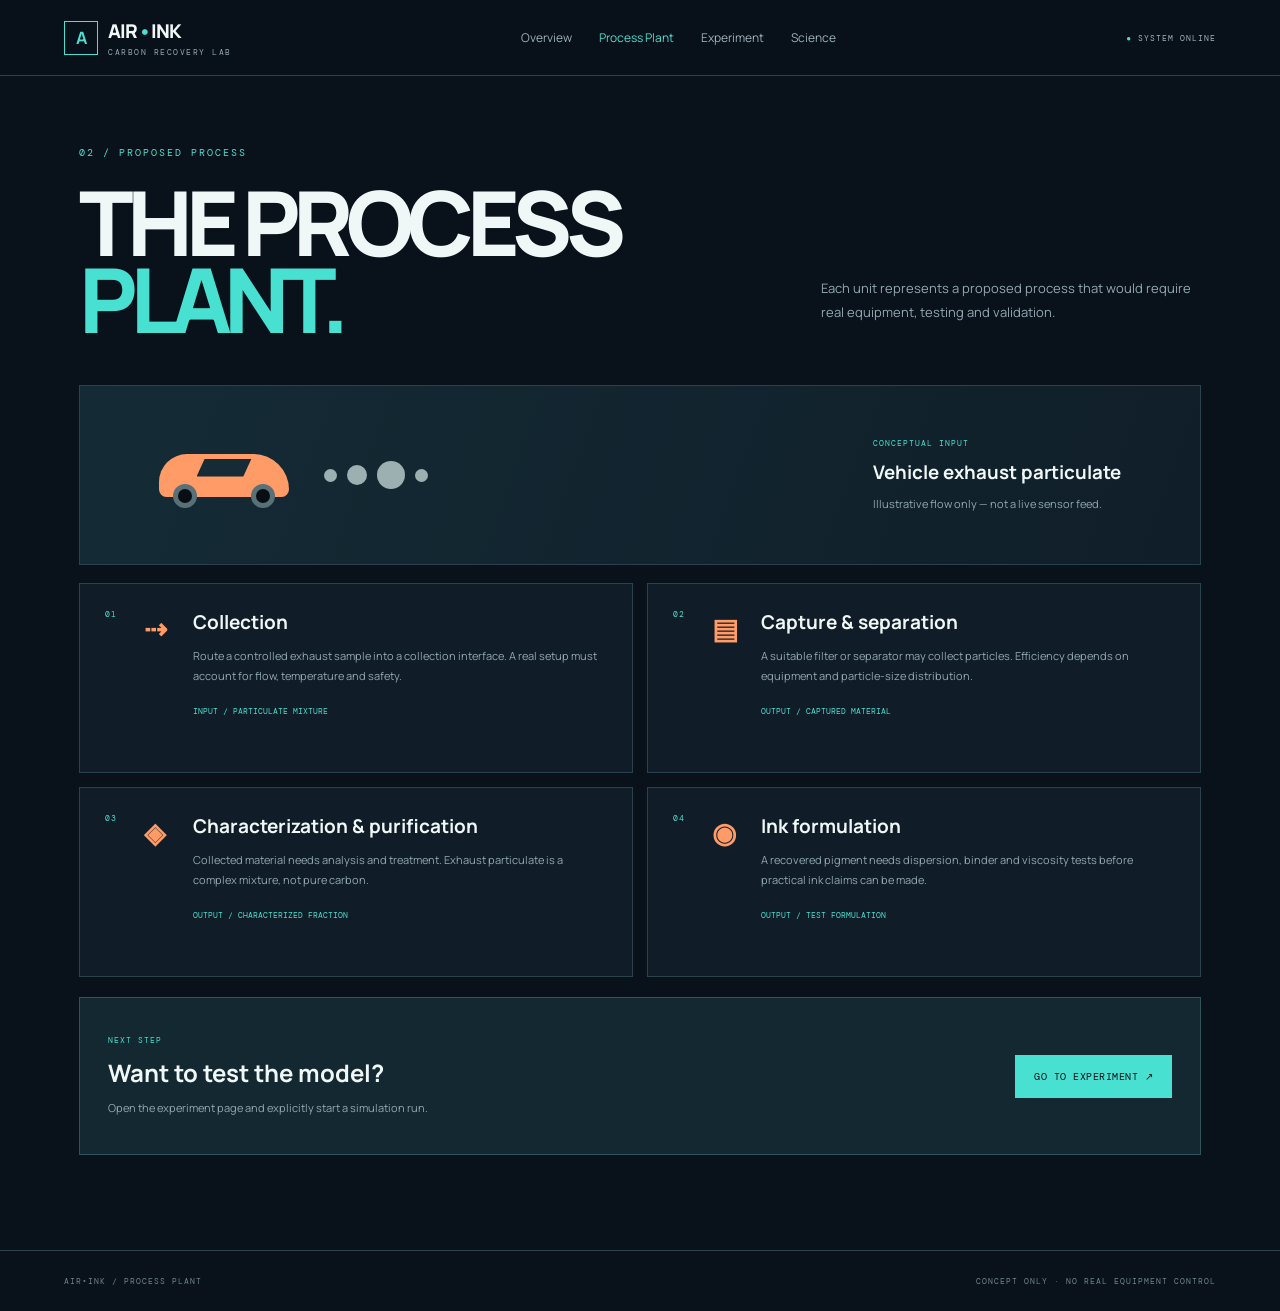
==== plant.html @ 02314507 "Add files via upload" ====
<!doctype html><html lang="en"><head><meta charset="utf-8"><meta name="viewport" content="width=device-width,initial-scale=1"><title>Process Plant | AIR•INK</title><link rel="stylesheet" href="style.css"></head><body><header><a class="brand" href="index.html"><b class="mark">A</b><span>AIR<span class="cyan">•</span>INK<small>CARBON RECOVERY LAB</small></span></a><nav><a href="index.html">Overview</a><a class="active" href="plant.html">Process Plant</a><a href="simulator.html">Experiment</a><a href="science.html">Science</a></nav><span class="online">● SYSTEM ONLINE</span></header><main class="inner"><div class="pagehead"><div><p class="eyebrow">02 / PROPOSED PROCESS</p><h1>THE PROCESS<br><em>PLANT.</em></h1></div><p>Each unit represents a proposed process that would require real equipment, testing and validation.</p></div>
<div class="banner"><div class="car"><i></i><i></i></div><div class="smoke"><i></i><i></i><i></i><i></i></div><div><small>CONCEPTUAL INPUT</small><h3>Vehicle exhaust particulate</h3><p>Illustrative flow only — not a live sensor feed.</p></div></div>
<div class="processgrid"><article><small>01</small><b>⇢</b><div><h2>Collection</h2><p>Route a controlled exhaust sample into a collection interface. A real setup must account for flow, temperature and safety.</p><label>INPUT / PARTICULATE MIXTURE</label></div></article><article><small>02</small><b>▤</b><div><h2>Capture & separation</h2><p>A suitable filter or separator may collect particles. Efficiency depends on equipment and particle-size distribution.</p><label>OUTPUT / CAPTURED MATERIAL</label></div></article><article><small>03</small><b>◈</b><div><h2>Characterization & purification</h2><p>Collected material needs analysis and treatment. Exhaust particulate is a complex mixture, not pure carbon.</p><label>OUTPUT / CHARACTERIZED FRACTION</label></div></article><article><small>04</small><b>◉</b><div><h2>Ink formulation</h2><p>A recovered pigment needs dispersion, binder and viscosity tests before practical ink claims can be made.</p><label>OUTPUT / TEST FORMULATION</label></div></article></div>
<div class="next"><div><small>NEXT STEP</small><h2>Want to test the model?</h2><p>Open the experiment page and explicitly start a simulation run.</p></div><a class="btn primary" href="simulator.html">GO TO EXPERIMENT ↗</a></div></main><footer><span>AIR•INK / PROCESS PLANT</span><span>CONCEPT ONLY · NO REAL EQUIPMENT CONTROL</span></footer></body></html>
---- style.css ----
@import url('https://fonts.googleapis.com/css2?family=DM+Mono:wght@400;500&family=Manrope:wght@400;500;600;700;800&display=swap');
:root{--bg:#09111a;--panel:#101c27;--ink:#eff7f7;--muted:#92a8b3;--line:#2b414d;--cyan:#48e0d0;--orange:#ff9b67}*{box-sizing:border-box}html{scroll-behavior:smooth}body{margin:0;background:var(--bg);color:var(--ink);font-family:Manrope,sans-serif}a{color:inherit;text-decoration:none}header{height:76px;padding:0 5vw;display:flex;align-items:center;justify-content:space-between;border-bottom:1px solid var(--line);position:sticky;top:0;background:#09111aee;backdrop-filter:blur(16px);z-index:10}.brand{display:flex;align-items:center;gap:10px;font-weight:800;font-size:19px;letter-spacing:-.8px}.brand small{display:block;font:8px 'DM Mono';letter-spacing:1.5px;color:var(--muted);margin-top:3px}.mark{width:34px;height:34px;border:1px solid var(--cyan);color:var(--cyan);display:grid;place-items:center;font-size:17px}.cyan{color:var(--cyan)}nav{display:flex;gap:27px}nav a{font-size:12px;color:#9db1ba}nav a:hover,nav a.active{color:var(--cyan)}.online{font:8px 'DM Mono';letter-spacing:1px;color:#a0b5bc}.online:first-letter{color:var(--cyan)}.hero{min-height:calc(100vh - 76px);padding:7vh 8vw;display:grid;grid-template-columns:1.05fr .95fr;align-items:center;gap:3vw;background:radial-gradient(ellipse at 78% 45%,#14353b 0,transparent 43%),linear-gradient(120deg,#09111a,#0c1822)}.eyebrow{font:10px 'DM Mono';letter-spacing:2px;color:var(--cyan);margin:0 0 24px}h1{font-size:clamp(62px,8.5vw,130px);line-height:.86;letter-spacing:-.08em;margin:0 0 28px;font-weight:800}h1 em{font-style:normal;color:var(--cyan)}h1 span{color:#e7f0f1}.intro{max-width:510px;color:var(--muted);font-size:15px;line-height:1.8}.actions{display:flex;gap:12px;flex-wrap:wrap;margin:30px 0 48px}.btn{display:inline-flex;align-items:center;justify-content:center;padding:14px 18px;font:10px 'DM Mono';letter-spacing:.5px;border:1px solid transparent;cursor:pointer;transition:.2s}.btn:hover{transform:translateY(-2px)}.primary{background:var(--cyan);color:#071116;border-color:var(--cyan)}.outline{background:transparent;color:var(--ink);border-color:#49616b}.stats{display:flex;gap:34px}.stats div{display:flex;flex-direction:column;gap:6px}.stats b{font-size:20px;color:var(--cyan)}small{font:8px 'DM Mono';letter-spacing:1px;color:var(--muted)}.art{height:510px;position:relative;display:grid;place-items:center;overflow:hidden}.orbit{position:absolute;border:1px solid #3d6c71;border-radius:50%}.oa{width:390px;height:390px;transform:scaleY(.7) rotate(30deg)}.ob{width:500px;height:280px;border-style:dashed;transform:rotate(-28deg)}.core{width:240px;height:240px;border-radius:50%;z-index:2;background:radial-gradient(circle at 35% 25%,#344d50,#070b0e 72%);border:1px solid #4b777b;box-shadow:0 0 75px #48e0d01b,inset -18px -18px 35px #000;display:flex;align-items:center;justify-content:center;flex-direction:column}.core b{font-size:95px;font-weight:500;color:var(--cyan)}.core small{font-size:8px;letter-spacing:2px}.chip{position:absolute;z-index:3;background:#142630;border:1px solid #35555e;padding:14px 16px}.chip small{display:block;margin-bottom:7px}.chip b{font:10px 'DM Mono';color:var(--cyan)}.ca{top:95px;left:0}.cb{right:0;bottom:95px}.particle{position:absolute;width:7px;height:7px;border-radius:50%;background:var(--orange);box-shadow:0 0 15px var(--orange);animation:float 3s ease-in-out infinite alternate}.p1{top:90px;right:20%}.p2{left:15%;bottom:120px;animation-delay:1s}.p3{right:13%;top:62%;animation-delay:2s}@keyframes float{to{transform:translate(18px,-24px);opacity:.3}}.artnote{position:absolute;bottom:20px;right:0}.features{padding:85px 8vw;display:grid;grid-template-columns:.65fr 1.35fr;gap:5vw;background:#0e1923}.features h2{font-size:39px;letter-spacing:-2px;line-height:1.05;margin:0}.featuregrid{display:grid;grid-template-columns:repeat(3,1fr);gap:12px}.feature{position:relative;min-height:210px;padding:21px;border:1px solid var(--line);background:#111e28}.feature:hover{border-color:var(--cyan);transform:translateY(-3px)}.feature small{color:var(--cyan)}.feature h3{font-size:17px;margin:25px 0 8px}.feature p{font-size:11px;line-height:1.7;color:var(--muted)}.feature>b{position:absolute;right:18px;bottom:15px;color:var(--cyan)}.inner{max-width:1250px;margin:auto;padding:70px 5vw 95px}.pagehead{display:flex;align-items:end;justify-content:space-between;gap:35px;margin-bottom:48px}.pagehead h1{font-size:clamp(55px,7vw,90px);margin:0}.pagehead>p{max-width:380px;color:var(--muted);font-size:13px;line-height:1.8}.banner{display:flex;align-items:center;gap:35px;padding:35px 7%;border:1px solid var(--line);background:linear-gradient(110deg,#142b35,#101e29);margin-bottom:18px;min-height:180px}.car{width:130px;height:43px;position:relative;background:var(--orange);border-radius:30px 38px 8px 8px;flex-shrink:0}.car:before{content:'';position:absolute;top:5px;left:38px;width:55px;height:18px;background:#152b35;clip-path:polygon(15% 0,100% 0,85% 100%,0 100%)}.car i{position:absolute;bottom:-11px;width:24px;height:24px;border:5px solid #587078;background:#080e13;border-radius:50%}.car i:first-child{left:14px}.car i:last-child{right:14px}.smoke{display:flex;align-items:center;gap:10px}.smoke i{width:13px;height:13px;border-radius:50%;background:#9db0b1;animation:smoke 1.5s infinite alternate}.smoke i:nth-child(2){width:20px;height:20px;animation-delay:.3s}.smoke i:nth-child(3){width:28px;height:28px;animation-delay:.6s}.smoke i:nth-child(4){animation-delay:.9s}@keyframes smoke{to{transform:translate(14px,-12px) scale(1.3);opacity:.2}}.banner h3{margin:8px 0}.banner p{color:var(--muted);font-size:11px}.banner>div:last-child{margin-left:auto}.banner small{color:var(--cyan)}.processgrid{display:grid;grid-template-columns:repeat(2,1fr);gap:14px}.processgrid article{display:grid;grid-template-columns:25px 35px 1fr;gap:14px;padding:25px;background:var(--panel);border:1px solid var(--line);min-height:190px}.processgrid article>small{color:var(--cyan)}.processgrid article>b{font-size:28px;color:var(--orange)}.processgrid h2{font-size:19px;margin:0 0 10px}.processgrid p{font-size:11px;color:var(--muted);line-height:1.8}.processgrid label{font:8px 'DM Mono';color:var(--cyan)}.next{display:flex;justify-content:space-between;align-items:center;gap:20px;margin-top:20px;padding:28px;background:#142832;border:1px solid #31535c}.next small{color:var(--cyan)}.next h2{margin:8px 0}.next p{font-size:11px;color:var(--muted)}.gate{display:grid;grid-template-columns:70px 1fr auto;align-items:center;gap:25px;padding:40px;border:1px solid #34515b;background:radial-gradient(ellipse at 15% 50%,#17333a,transparent 60%),var(--panel)}.gateicon{height:65px;width:65px;display:grid;place-items:center;border:1px solid var(--cyan);font-size:25px;color:var(--cyan)}.gate h2{font-size:28px;margin:0 0 10px}.gate p:not(.eyebrow){max-width:600px;color:var(--muted);font-size:12px;line-height:1.8}.gate>small{white-space:nowrap}.hidden{display:none!important}.workhead{display:flex;justify-content:space-between;align-items:center;gap:20px;margin-bottom:18px}.workhead h2{margin:0}.workhead #runStatus{font:8px 'DM Mono';color:var(--cyan);margin-right:8px}.simgrid{display:grid;grid-template-columns:1fr .8fr;gap:18px}.parameters,.output{padding:28px;background:var(--panel);border:1px solid var(--line)}.parameters{display:grid;grid-template-columns:1fr 1fr;gap:28px 22px}.parameters label{font-size:11px;color:#dbe8e9}.parameters output{float:right;color:var(--cyan);font:13px 'DM Mono'}.parameters label small{margin-left:5px}.parameters input{display:block;width:100%;margin-top:17px;accent-color:var(--cyan)}.output{position:relative}.output>small{color:var(--cyan)}.output strong{display:block;font-size:36px;margin:20px 0 5px}.output>p{font-size:11px;color:var(--muted);line-height:1.6;max-width:70%}.vial{position:absolute;right:25px;top:50px;width:48px;height:90px;border:2px solid #69868a;border-radius:7px 7px 12px 12px;overflow:hidden;display:grid;place-items:center}.vial:before{content:'';position:absolute;top:-7px;width:19px;height:11px;border:2px solid #69868a;background:var(--panel)}.vial i{position:absolute;bottom:0;left:0;right:0;height:0;background:var(--cyan);transition:height .4s}.vial span{z-index:2;font:8px 'DM Mono';color:#08151a}.resultrow{display:flex;justify-content:space-between;padding:12px 0;border-bottom:1px solid #263944;font-size:11px}.resultrow span{color:var(--muted)}.resultrow b{font:10px 'DM Mono';color:var(--cyan)}.full{width:100%;margin-top:18px}.notice{margin-top:18px;padding:18px;border:1px solid #735b42;background:#241f1b;color:#c7b8a9;font-size:11px;line-height:1.7}.notice b{font:9px 'DM Mono';color:var(--orange);margin-right:8px}.equations{border-top:1px solid var(--line);margin-bottom:25px}.equations article{display:grid;grid-template-columns:40px 1fr;gap:20px;padding:28px 12px;border-bottom:1px solid var(--line)}.equations article>small{color:var(--cyan)}.equations h2{margin:0 0 14px;font-size:19px}.equations code{display:inline-block;background:#132630;border:1px solid #2c4c56;padding:12px 16px;color:var(--cyan);font-size:16px}.equations p{max-width:760px;font-size:11px;line-height:1.8;color:var(--muted)}.caution{display:flex;gap:20px;padding:22px;border:1px solid #72583f;background:#241f1b;margin-bottom:25px}.caution>b{font-size:32px;color:var(--orange)}.caution h2{margin:0;color:#f5d9c4}.caution li{font-size:12px;color:#c7b8a9;line-height:1.8}footer{display:flex;justify-content:space-between;padding:25px 5vw;border-top:1px solid var(--line);font:8px 'DM Mono';letter-spacing:1px;color:#70858e}
@media(max-width:900px){header{padding:0 18px}.online{display:none}nav{gap:13px}nav a{font-size:10px}.hero{grid-template-columns:1fr;padding:60px 7vw}.art{height:400px}.features{grid-template-columns:1fr}.featuregrid{grid-template-columns:1fr}.pagehead{display:block}.pagehead>p{margin-top:20px}.simgrid{grid-template-columns:1fr}.gate{grid-template-columns:55px 1fr;padding:25px}.gate>small{grid-column:2}.workhead{align-items:flex-start;flex-direction:column}.processgrid{grid-template-columns:1fr}}
@media(max-width:560px){.brand{font-size:15px}.brand small{font-size:6px}.mark{width:29px;height:29px}nav{gap:8px}nav a{font-size:8px}.hero h1{letter-spacing:-.07em}.art{height:340px}.core{width:175px;height:175px}.core b{font-size:70px}.oa{width:280px;height:280px}.ob{width:340px;height:220px}.chip{padding:10px}.ca{top:45px}.cb{bottom:55px}.stats{gap:17px}.stats b{font-size:16px}.stats small{font-size:6px}.inner{padding:45px 5vw 65px}.banner{flex-wrap:wrap;gap:18px}.banner>div:last-child{width:100%;margin:0}.smoke{display:none}.parameters{grid-template-columns:1fr}.gate{grid-template-columns:1fr}.gate>small{grid-column:auto}.gateicon{width:50px;height:50px}.next{align-items:flex-start;flex-direction:column}.processgrid article{grid-template-columns:22px 28px 1fr;padding:18px 12px;gap:10px}.equations article{grid-template-columns:25px 1fr;gap:10px}.equations code{font-size:13px}.workhead>div:last-child{display:flex;flex-wrap:wrap;gap:8px}.workhead #runStatus{width:100%}footer{flex-direction:column;gap:10px}}
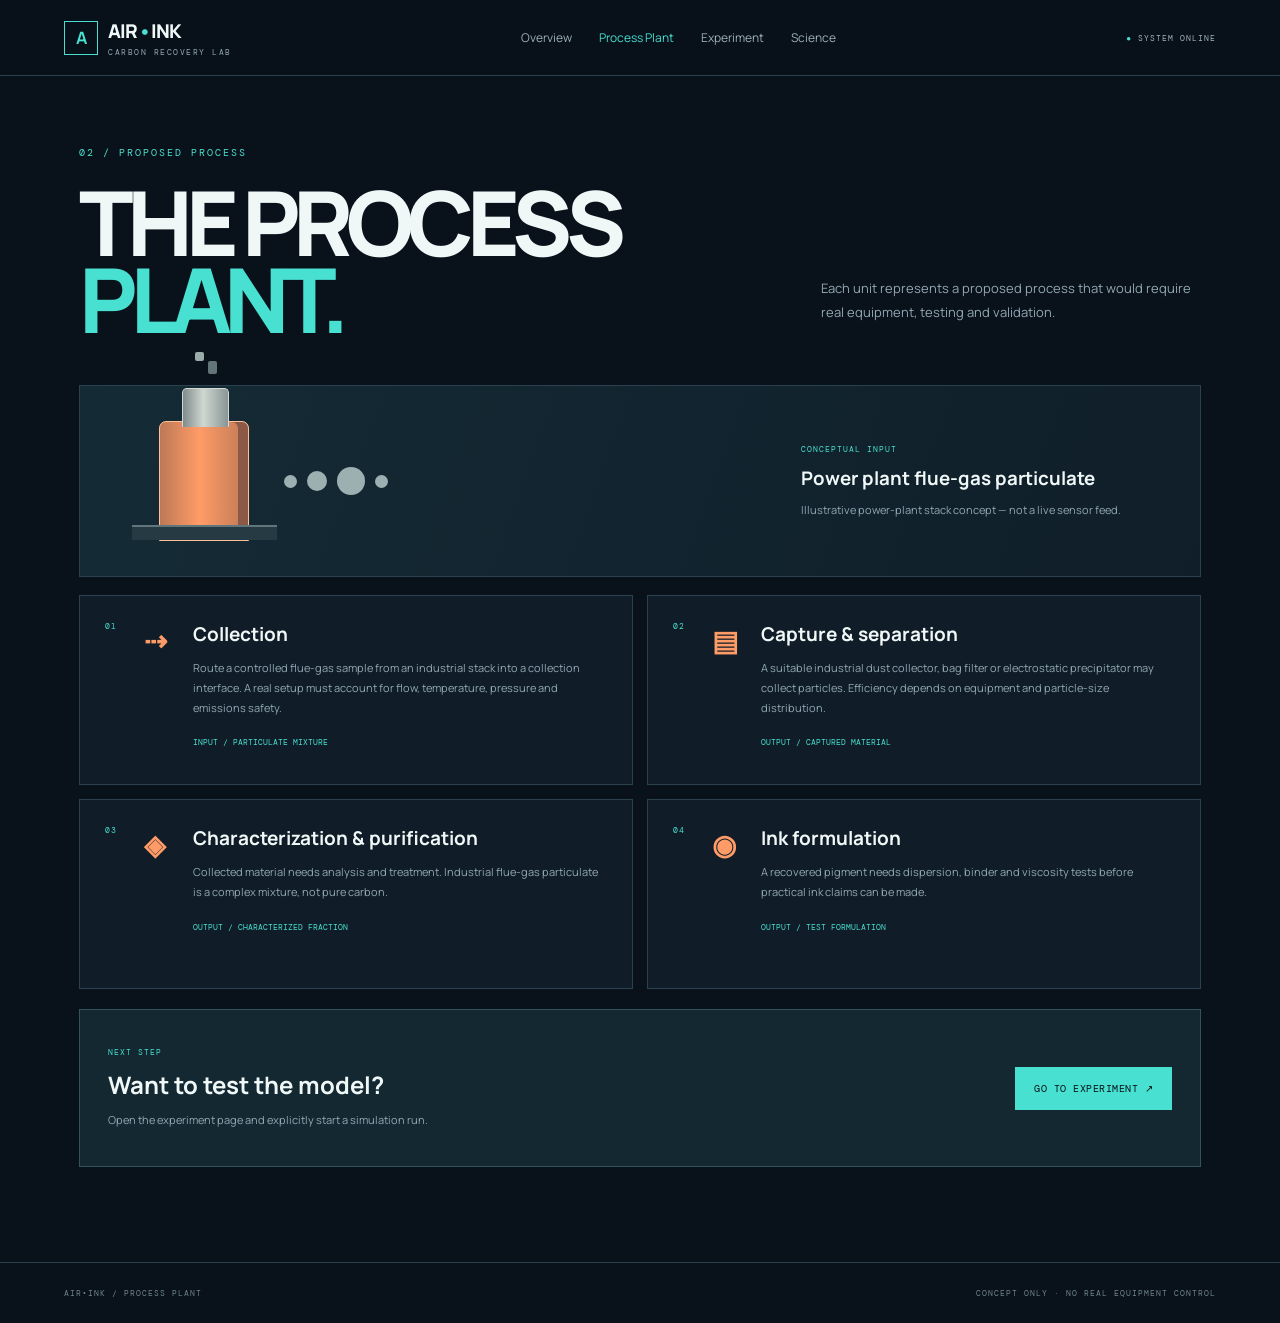
==== commit 10731125: "Add files via upload" ====
--- a/plant.html
+++ b/plant.html
@@ -1,4 +1,4 @@
 <!doctype html><html lang="en"><head><meta charset="utf-8"><meta name="viewport" content="width=device-width,initial-scale=1"><title>Process Plant | AIR•INK</title><link rel="stylesheet" href="style.css"></head><body><header><a class="brand" href="index.html"><b class="mark">A</b><span>AIR<span class="cyan">•</span>INK<small>CARBON RECOVERY LAB</small></span></a><nav><a href="index.html">Overview</a><a class="active" href="plant.html">Process Plant</a><a href="simulator.html">Experiment</a><a href="science.html">Science</a></nav><span class="online">● SYSTEM ONLINE</span></header><main class="inner"><div class="pagehead"><div><p class="eyebrow">02 / PROPOSED PROCESS</p><h1>THE PROCESS<br><em>PLANT.</em></h1></div><p>Each unit represents a proposed process that would require real equipment, testing and validation.</p></div>
-<div class="banner"><div class="car"><i></i><i></i></div><div class="smoke"><i></i><i></i><i></i><i></i></div><div><small>CONCEPTUAL INPUT</small><h3>Vehicle exhaust particulate</h3><p>Illustrative flow only — not a live sensor feed.</p></div></div>
-<div class="processgrid"><article><small>01</small><b>⇢</b><div><h2>Collection</h2><p>Route a controlled exhaust sample into a collection interface. A real setup must account for flow, temperature and safety.</p><label>INPUT / PARTICULATE MIXTURE</label></div></article><article><small>02</small><b>▤</b><div><h2>Capture & separation</h2><p>A suitable filter or separator may collect particles. Efficiency depends on equipment and particle-size distribution.</p><label>OUTPUT / CAPTURED MATERIAL</label></div></article><article><small>03</small><b>◈</b><div><h2>Characterization & purification</h2><p>Collected material needs analysis and treatment. Exhaust particulate is a complex mixture, not pure carbon.</p><label>OUTPUT / CHARACTERIZED FRACTION</label></div></article><article><small>04</small><b>◉</b><div><h2>Ink formulation</h2><p>A recovered pigment needs dispersion, binder and viscosity tests before practical ink claims can be made.</p><label>OUTPUT / TEST FORMULATION</label></div></article></div>
+<div class="banner"><div class="car"><i></i><i></i></div><div class="smoke"><i></i><i></i><i></i><i></i></div><div><small>CONCEPTUAL INPUT</small><h3>Power plant flue-gas particulate</h3><p>Illustrative power-plant stack concept — not a live sensor feed.</p></div></div>
+<div class="processgrid"><article><small>01</small><b>⇢</b><div><h2>Collection</h2><p>Route a controlled flue-gas sample from an industrial stack into a collection interface. A real setup must account for flow, temperature, pressure and emissions safety.</p><label>INPUT / PARTICULATE MIXTURE</label></div></article><article><small>02</small><b>▤</b><div><h2>Capture & separation</h2><p>A suitable industrial dust collector, bag filter or electrostatic precipitator may collect particles. Efficiency depends on equipment and particle-size distribution.</p><label>OUTPUT / CAPTURED MATERIAL</label></div></article><article><small>03</small><b>◈</b><div><h2>Characterization & purification</h2><p>Collected material needs analysis and treatment. Industrial flue-gas particulate is a complex mixture, not pure carbon.</p><label>OUTPUT / CHARACTERIZED FRACTION</label></div></article><article><small>04</small><b>◉</b><div><h2>Ink formulation</h2><p>A recovered pigment needs dispersion, binder and viscosity tests before practical ink claims can be made.</p><label>OUTPUT / TEST FORMULATION</label></div></article></div>
 <div class="next"><div><small>NEXT STEP</small><h2>Want to test the model?</h2><p>Open the experiment page and explicitly start a simulation run.</p></div><a class="btn primary" href="simulator.html">GO TO EXPERIMENT ↗</a></div></main><footer><span>AIR•INK / PROCESS PLANT</span><span>CONCEPT ONLY · NO REAL EQUIPMENT CONTROL</span></footer></body></html>
--- a/style.css
+++ b/style.css
@@ -1,4 +1,4 @@
 @import url('https://fonts.googleapis.com/css2?family=DM+Mono:wght@400;500&family=Manrope:wght@400;500;600;700;800&display=swap');
-:root{--bg:#09111a;--panel:#101c27;--ink:#eff7f7;--muted:#92a8b3;--line:#2b414d;--cyan:#48e0d0;--orange:#ff9b67}*{box-sizing:border-box}html{scroll-behavior:smooth}body{margin:0;background:var(--bg);color:var(--ink);font-family:Manrope,sans-serif}a{color:inherit;text-decoration:none}header{height:76px;padding:0 5vw;display:flex;align-items:center;justify-content:space-between;border-bottom:1px solid var(--line);position:sticky;top:0;background:#09111aee;backdrop-filter:blur(16px);z-index:10}.brand{display:flex;align-items:center;gap:10px;font-weight:800;font-size:19px;letter-spacing:-.8px}.brand small{display:block;font:8px 'DM Mono';letter-spacing:1.5px;color:var(--muted);margin-top:3px}.mark{width:34px;height:34px;border:1px solid var(--cyan);color:var(--cyan);display:grid;place-items:center;font-size:17px}.cyan{color:var(--cyan)}nav{display:flex;gap:27px}nav a{font-size:12px;color:#9db1ba}nav a:hover,nav a.active{color:var(--cyan)}.online{font:8px 'DM Mono';letter-spacing:1px;color:#a0b5bc}.online:first-letter{color:var(--cyan)}.hero{min-height:calc(100vh - 76px);padding:7vh 8vw;display:grid;grid-template-columns:1.05fr .95fr;align-items:center;gap:3vw;background:radial-gradient(ellipse at 78% 45%,#14353b 0,transparent 43%),linear-gradient(120deg,#09111a,#0c1822)}.eyebrow{font:10px 'DM Mono';letter-spacing:2px;color:var(--cyan);margin:0 0 24px}h1{font-size:clamp(62px,8.5vw,130px);line-height:.86;letter-spacing:-.08em;margin:0 0 28px;font-weight:800}h1 em{font-style:normal;color:var(--cyan)}h1 span{color:#e7f0f1}.intro{max-width:510px;color:var(--muted);font-size:15px;line-height:1.8}.actions{display:flex;gap:12px;flex-wrap:wrap;margin:30px 0 48px}.btn{display:inline-flex;align-items:center;justify-content:center;padding:14px 18px;font:10px 'DM Mono';letter-spacing:.5px;border:1px solid transparent;cursor:pointer;transition:.2s}.btn:hover{transform:translateY(-2px)}.primary{background:var(--cyan);color:#071116;border-color:var(--cyan)}.outline{background:transparent;color:var(--ink);border-color:#49616b}.stats{display:flex;gap:34px}.stats div{display:flex;flex-direction:column;gap:6px}.stats b{font-size:20px;color:var(--cyan)}small{font:8px 'DM Mono';letter-spacing:1px;color:var(--muted)}.art{height:510px;position:relative;display:grid;place-items:center;overflow:hidden}.orbit{position:absolute;border:1px solid #3d6c71;border-radius:50%}.oa{width:390px;height:390px;transform:scaleY(.7) rotate(30deg)}.ob{width:500px;height:280px;border-style:dashed;transform:rotate(-28deg)}.core{width:240px;height:240px;border-radius:50%;z-index:2;background:radial-gradient(circle at 35% 25%,#344d50,#070b0e 72%);border:1px solid #4b777b;box-shadow:0 0 75px #48e0d01b,inset -18px -18px 35px #000;display:flex;align-items:center;justify-content:center;flex-direction:column}.core b{font-size:95px;font-weight:500;color:var(--cyan)}.core small{font-size:8px;letter-spacing:2px}.chip{position:absolute;z-index:3;background:#142630;border:1px solid #35555e;padding:14px 16px}.chip small{display:block;margin-bottom:7px}.chip b{font:10px 'DM Mono';color:var(--cyan)}.ca{top:95px;left:0}.cb{right:0;bottom:95px}.particle{position:absolute;width:7px;height:7px;border-radius:50%;background:var(--orange);box-shadow:0 0 15px var(--orange);animation:float 3s ease-in-out infinite alternate}.p1{top:90px;right:20%}.p2{left:15%;bottom:120px;animation-delay:1s}.p3{right:13%;top:62%;animation-delay:2s}@keyframes float{to{transform:translate(18px,-24px);opacity:.3}}.artnote{position:absolute;bottom:20px;right:0}.features{padding:85px 8vw;display:grid;grid-template-columns:.65fr 1.35fr;gap:5vw;background:#0e1923}.features h2{font-size:39px;letter-spacing:-2px;line-height:1.05;margin:0}.featuregrid{display:grid;grid-template-columns:repeat(3,1fr);gap:12px}.feature{position:relative;min-height:210px;padding:21px;border:1px solid var(--line);background:#111e28}.feature:hover{border-color:var(--cyan);transform:translateY(-3px)}.feature small{color:var(--cyan)}.feature h3{font-size:17px;margin:25px 0 8px}.feature p{font-size:11px;line-height:1.7;color:var(--muted)}.feature>b{position:absolute;right:18px;bottom:15px;color:var(--cyan)}.inner{max-width:1250px;margin:auto;padding:70px 5vw 95px}.pagehead{display:flex;align-items:end;justify-content:space-between;gap:35px;margin-bottom:48px}.pagehead h1{font-size:clamp(55px,7vw,90px);margin:0}.pagehead>p{max-width:380px;color:var(--muted);font-size:13px;line-height:1.8}.banner{display:flex;align-items:center;gap:35px;padding:35px 7%;border:1px solid var(--line);background:linear-gradient(110deg,#142b35,#101e29);margin-bottom:18px;min-height:180px}.car{width:130px;height:43px;position:relative;background:var(--orange);border-radius:30px 38px 8px 8px;flex-shrink:0}.car:before{content:'';position:absolute;top:5px;left:38px;width:55px;height:18px;background:#152b35;clip-path:polygon(15% 0,100% 0,85% 100%,0 100%)}.car i{position:absolute;bottom:-11px;width:24px;height:24px;border:5px solid #587078;background:#080e13;border-radius:50%}.car i:first-child{left:14px}.car i:last-child{right:14px}.smoke{display:flex;align-items:center;gap:10px}.smoke i{width:13px;height:13px;border-radius:50%;background:#9db0b1;animation:smoke 1.5s infinite alternate}.smoke i:nth-child(2){width:20px;height:20px;animation-delay:.3s}.smoke i:nth-child(3){width:28px;height:28px;animation-delay:.6s}.smoke i:nth-child(4){animation-delay:.9s}@keyframes smoke{to{transform:translate(14px,-12px) scale(1.3);opacity:.2}}.banner h3{margin:8px 0}.banner p{color:var(--muted);font-size:11px}.banner>div:last-child{margin-left:auto}.banner small{color:var(--cyan)}.processgrid{display:grid;grid-template-columns:repeat(2,1fr);gap:14px}.processgrid article{display:grid;grid-template-columns:25px 35px 1fr;gap:14px;padding:25px;background:var(--panel);border:1px solid var(--line);min-height:190px}.processgrid article>small{color:var(--cyan)}.processgrid article>b{font-size:28px;color:var(--orange)}.processgrid h2{font-size:19px;margin:0 0 10px}.processgrid p{font-size:11px;color:var(--muted);line-height:1.8}.processgrid label{font:8px 'DM Mono';color:var(--cyan)}.next{display:flex;justify-content:space-between;align-items:center;gap:20px;margin-top:20px;padding:28px;background:#142832;border:1px solid #31535c}.next small{color:var(--cyan)}.next h2{margin:8px 0}.next p{font-size:11px;color:var(--muted)}.gate{display:grid;grid-template-columns:70px 1fr auto;align-items:center;gap:25px;padding:40px;border:1px solid #34515b;background:radial-gradient(ellipse at 15% 50%,#17333a,transparent 60%),var(--panel)}.gateicon{height:65px;width:65px;display:grid;place-items:center;border:1px solid var(--cyan);font-size:25px;color:var(--cyan)}.gate h2{font-size:28px;margin:0 0 10px}.gate p:not(.eyebrow){max-width:600px;color:var(--muted);font-size:12px;line-height:1.8}.gate>small{white-space:nowrap}.hidden{display:none!important}.workhead{display:flex;justify-content:space-between;align-items:center;gap:20px;margin-bottom:18px}.workhead h2{margin:0}.workhead #runStatus{font:8px 'DM Mono';color:var(--cyan);margin-right:8px}.simgrid{display:grid;grid-template-columns:1fr .8fr;gap:18px}.parameters,.output{padding:28px;background:var(--panel);border:1px solid var(--line)}.parameters{display:grid;grid-template-columns:1fr 1fr;gap:28px 22px}.parameters label{font-size:11px;color:#dbe8e9}.parameters output{float:right;color:var(--cyan);font:13px 'DM Mono'}.parameters label small{margin-left:5px}.parameters input{display:block;width:100%;margin-top:17px;accent-color:var(--cyan)}.output{position:relative}.output>small{color:var(--cyan)}.output strong{display:block;font-size:36px;margin:20px 0 5px}.output>p{font-size:11px;color:var(--muted);line-height:1.6;max-width:70%}.vial{position:absolute;right:25px;top:50px;width:48px;height:90px;border:2px solid #69868a;border-radius:7px 7px 12px 12px;overflow:hidden;display:grid;place-items:center}.vial:before{content:'';position:absolute;top:-7px;width:19px;height:11px;border:2px solid #69868a;background:var(--panel)}.vial i{position:absolute;bottom:0;left:0;right:0;height:0;background:var(--cyan);transition:height .4s}.vial span{z-index:2;font:8px 'DM Mono';color:#08151a}.resultrow{display:flex;justify-content:space-between;padding:12px 0;border-bottom:1px solid #263944;font-size:11px}.resultrow span{color:var(--muted)}.resultrow b{font:10px 'DM Mono';color:var(--cyan)}.full{width:100%;margin-top:18px}.notice{margin-top:18px;padding:18px;border:1px solid #735b42;background:#241f1b;color:#c7b8a9;font-size:11px;line-height:1.7}.notice b{font:9px 'DM Mono';color:var(--orange);margin-right:8px}.equations{border-top:1px solid var(--line);margin-bottom:25px}.equations article{display:grid;grid-template-columns:40px 1fr;gap:20px;padding:28px 12px;border-bottom:1px solid var(--line)}.equations article>small{color:var(--cyan)}.equations h2{margin:0 0 14px;font-size:19px}.equations code{display:inline-block;background:#132630;border:1px solid #2c4c56;padding:12px 16px;color:var(--cyan);font-size:16px}.equations p{max-width:760px;font-size:11px;line-height:1.8;color:var(--muted)}.caution{display:flex;gap:20px;padding:22px;border:1px solid #72583f;background:#241f1b;margin-bottom:25px}.caution>b{font-size:32px;color:var(--orange)}.caution h2{margin:0;color:#f5d9c4}.caution li{font-size:12px;color:#c7b8a9;line-height:1.8}footer{display:flex;justify-content:space-between;padding:25px 5vw;border-top:1px solid var(--line);font:8px 'DM Mono';letter-spacing:1px;color:#70858e}
+:root{--bg:#09111a;--panel:#101c27;--ink:#eff7f7;--muted:#92a8b3;--line:#2b414d;--cyan:#48e0d0;--orange:#ff9b67}*{box-sizing:border-box}html{scroll-behavior:smooth}body{margin:0;background:var(--bg);color:var(--ink);font-family:Manrope,sans-serif}a{color:inherit;text-decoration:none}header{height:76px;padding:0 5vw;display:flex;align-items:center;justify-content:space-between;border-bottom:1px solid var(--line);position:sticky;top:0;background:#09111aee;backdrop-filter:blur(16px);z-index:10}.brand{display:flex;align-items:center;gap:10px;font-weight:800;font-size:19px;letter-spacing:-.8px}.brand small{display:block;font:8px 'DM Mono';letter-spacing:1.5px;color:var(--muted);margin-top:3px}.mark{width:34px;height:34px;border:1px solid var(--cyan);color:var(--cyan);display:grid;place-items:center;font-size:17px}.cyan{color:var(--cyan)}nav{display:flex;gap:27px}nav a{font-size:12px;color:#9db1ba}nav a:hover,nav a.active{color:var(--cyan)}.online{font:8px 'DM Mono';letter-spacing:1px;color:#a0b5bc}.online:first-letter{color:var(--cyan)}.hero{min-height:calc(100vh - 76px);padding:7vh 8vw;display:grid;grid-template-columns:1.05fr .95fr;align-items:center;gap:3vw;background:radial-gradient(ellipse at 78% 45%,#14353b 0,transparent 43%),linear-gradient(120deg,#09111a,#0c1822)}.eyebrow{font:10px 'DM Mono';letter-spacing:2px;color:var(--cyan);margin:0 0 24px}h1{font-size:clamp(62px,8.5vw,130px);line-height:.86;letter-spacing:-.08em;margin:0 0 28px;font-weight:800}h1 em{font-style:normal;color:var(--cyan)}h1 span{color:#e7f0f1}.intro{max-width:510px;color:var(--muted);font-size:15px;line-height:1.8}.actions{display:flex;gap:12px;flex-wrap:wrap;margin:30px 0 48px}.btn{display:inline-flex;align-items:center;justify-content:center;padding:14px 18px;font:10px 'DM Mono';letter-spacing:.5px;border:1px solid transparent;cursor:pointer;transition:.2s}.btn:hover{transform:translateY(-2px)}.primary{background:var(--cyan);color:#071116;border-color:var(--cyan)}.outline{background:transparent;color:var(--ink);border-color:#49616b}.stats{display:flex;gap:34px}.stats div{display:flex;flex-direction:column;gap:6px}.stats b{font-size:20px;color:var(--cyan)}small{font:8px 'DM Mono';letter-spacing:1px;color:var(--muted)}.art{height:510px;position:relative;display:grid;place-items:center;overflow:hidden}.orbit{position:absolute;border:1px solid #3d6c71;border-radius:50%}.oa{width:390px;height:390px;transform:scaleY(.7) rotate(30deg)}.ob{width:500px;height:280px;border-style:dashed;transform:rotate(-28deg)}.core{width:240px;height:240px;border-radius:50%;z-index:2;background:radial-gradient(circle at 35% 25%,#344d50,#070b0e 72%);border:1px solid #4b777b;box-shadow:0 0 75px #48e0d01b,inset -18px -18px 35px #000;display:flex;align-items:center;justify-content:center;flex-direction:column}.core b{font-size:95px;font-weight:500;color:var(--cyan)}.core small{font-size:8px;letter-spacing:2px}.chip{position:absolute;z-index:3;background:#142630;border:1px solid #35555e;padding:14px 16px}.chip small{display:block;margin-bottom:7px}.chip b{font:10px 'DM Mono';color:var(--cyan)}.ca{top:95px;left:0}.cb{right:0;bottom:95px}.particle{position:absolute;width:7px;height:7px;border-radius:50%;background:var(--orange);box-shadow:0 0 15px var(--orange);animation:float 3s ease-in-out infinite alternate}.p1{top:90px;right:20%}.p2{left:15%;bottom:120px;animation-delay:1s}.p3{right:13%;top:62%;animation-delay:2s}@keyframes float{to{transform:translate(18px,-24px);opacity:.3}}.artnote{position:absolute;bottom:20px;right:0}.features{padding:85px 8vw;display:grid;grid-template-columns:.65fr 1.35fr;gap:5vw;background:#0e1923}.features h2{font-size:39px;letter-spacing:-2px;line-height:1.05;margin:0}.featuregrid{display:grid;grid-template-columns:repeat(3,1fr);gap:12px}.feature{position:relative;min-height:210px;padding:21px;border:1px solid var(--line);background:#111e28}.feature:hover{border-color:var(--cyan);transform:translateY(-3px)}.feature small{color:var(--cyan)}.feature h3{font-size:17px;margin:25px 0 8px}.feature p{font-size:11px;line-height:1.7;color:var(--muted)}.feature>b{position:absolute;right:18px;bottom:15px;color:var(--cyan)}.inner{max-width:1250px;margin:auto;padding:70px 5vw 95px}.pagehead{display:flex;align-items:end;justify-content:space-between;gap:35px;margin-bottom:48px}.pagehead h1{font-size:clamp(55px,7vw,90px);margin:0}.pagehead>p{max-width:380px;color:var(--muted);font-size:13px;line-height:1.8}.banner{display:flex;align-items:center;gap:35px;padding:35px 7%;border:1px solid var(--line);background:linear-gradient(110deg,#142b35,#101e29);margin-bottom:18px;min-height:180px}.car{width:90px;height:120px;position:relative;flex-shrink:0;background:linear-gradient(90deg,#bd7956,#ff9b67 45%,#bd7956);border:1px solid #ffc09a;border-radius:7px 7px 0 0;box-shadow:inset -10px 0 0 #8b5945}.car:before{content:'';position:absolute;top:-34px;left:22px;width:45px;height:38px;background:linear-gradient(90deg,#7f8b8b,#d0d7d1 45%,#899695);border:1px solid #d2d8d4;border-bottom:0;border-radius:5px 5px 0 0}.car:after{content:'';position:absolute;bottom:0;left:-28px;width:145px;height:13px;background:#263a43;border-top:2px solid #60767a}.car i{position:absolute;display:block;top:-48px;left:39px;width:12px;height:17px;background:#34484d;border-radius:2px}.car i:first-child{left:48px;top:-61px;height:13px;width:9px;background:#647579}.car i:last-child{left:35px;top:-70px;height:9px;width:9px;background:#9aabaa}.smoke{display:flex;align-items:center;gap:10px}.smoke i{width:13px;height:13px;border-radius:50%;background:#9db0b1;animation:smoke 1.5s infinite alternate}.smoke i:nth-child(2){width:20px;height:20px;animation-delay:.3s}.smoke i:nth-child(3){width:28px;height:28px;animation-delay:.6s}.smoke i:nth-child(4){animation-delay:.9s}@keyframes smoke{to{transform:translate(14px,-12px) scale(1.3);opacity:.2}}.banner h3{margin:8px 0}.banner p{color:var(--muted);font-size:11px}.banner>div:last-child{margin-left:auto}.banner small{color:var(--cyan)}.processgrid{display:grid;grid-template-columns:repeat(2,1fr);gap:14px}.processgrid article{display:grid;grid-template-columns:25px 35px 1fr;gap:14px;padding:25px;background:var(--panel);border:1px solid var(--line);min-height:190px}.processgrid article>small{color:var(--cyan)}.processgrid article>b{font-size:28px;color:var(--orange)}.processgrid h2{font-size:19px;margin:0 0 10px}.processgrid p{font-size:11px;color:var(--muted);line-height:1.8}.processgrid label{font:8px 'DM Mono';color:var(--cyan)}.next{display:flex;justify-content:space-between;align-items:center;gap:20px;margin-top:20px;padding:28px;background:#142832;border:1px solid #31535c}.next small{color:var(--cyan)}.next h2{margin:8px 0}.next p{font-size:11px;color:var(--muted)}.gate{display:grid;grid-template-columns:70px 1fr auto;align-items:center;gap:25px;padding:40px;border:1px solid #34515b;background:radial-gradient(ellipse at 15% 50%,#17333a,transparent 60%),var(--panel)}.gateicon{height:65px;width:65px;display:grid;place-items:center;border:1px solid var(--cyan);font-size:25px;color:var(--cyan)}.gate h2{font-size:28px;margin:0 0 10px}.gate p:not(.eyebrow){max-width:600px;color:var(--muted);font-size:12px;line-height:1.8}.gate>small{white-space:nowrap}.hidden{display:none!important}.workhead{display:flex;justify-content:space-between;align-items:center;gap:20px;margin-bottom:18px}.workhead h2{margin:0}.workhead #runStatus{font:8px 'DM Mono';color:var(--cyan);margin-right:8px}.simgrid{display:grid;grid-template-columns:1fr .8fr;gap:18px}.parameters,.output{padding:28px;background:var(--panel);border:1px solid var(--line)}.parameters{display:grid;grid-template-columns:1fr 1fr;gap:28px 22px}.parameters label{font-size:11px;color:#dbe8e9}.parameters output{float:right;color:var(--cyan);font:13px 'DM Mono'}.parameters label small{margin-left:5px}.parameters input{display:block;width:100%;margin-top:17px;accent-color:var(--cyan)}.output{position:relative}.output>small{color:var(--cyan)}.output strong{display:block;font-size:36px;margin:20px 0 5px}.output>p{font-size:11px;color:var(--muted);line-height:1.6;max-width:70%}.vial{position:absolute;right:25px;top:50px;width:48px;height:90px;border:2px solid #69868a;border-radius:7px 7px 12px 12px;overflow:hidden;display:grid;place-items:center}.vial:before{content:'';position:absolute;top:-7px;width:19px;height:11px;border:2px solid #69868a;background:var(--panel)}.vial i{position:absolute;bottom:0;left:0;right:0;height:0;background:var(--cyan);transition:height .4s}.vial span{z-index:2;font:8px 'DM Mono';color:#08151a}.resultrow{display:flex;justify-content:space-between;padding:12px 0;border-bottom:1px solid #263944;font-size:11px}.resultrow span{color:var(--muted)}.resultrow b{font:10px 'DM Mono';color:var(--cyan)}.full{width:100%;margin-top:18px}.notice{margin-top:18px;padding:18px;border:1px solid #735b42;background:#241f1b;color:#c7b8a9;font-size:11px;line-height:1.7}.notice b{font:9px 'DM Mono';color:var(--orange);margin-right:8px}.equations{border-top:1px solid var(--line);margin-bottom:25px}.equations article{display:grid;grid-template-columns:40px 1fr;gap:20px;padding:28px 12px;border-bottom:1px solid var(--line)}.equations article>small{color:var(--cyan)}.equations h2{margin:0 0 14px;font-size:19px}.equations code{display:inline-block;background:#132630;border:1px solid #2c4c56;padding:12px 16px;color:var(--cyan);font-size:16px}.equations p{max-width:760px;font-size:11px;line-height:1.8;color:var(--muted)}.caution{display:flex;gap:20px;padding:22px;border:1px solid #72583f;background:#241f1b;margin-bottom:25px}.caution>b{font-size:32px;color:var(--orange)}.caution h2{margin:0;color:#f5d9c4}.caution li{font-size:12px;color:#c7b8a9;line-height:1.8}footer{display:flex;justify-content:space-between;padding:25px 5vw;border-top:1px solid var(--line);font:8px 'DM Mono';letter-spacing:1px;color:#70858e}
 @media(max-width:900px){header{padding:0 18px}.online{display:none}nav{gap:13px}nav a{font-size:10px}.hero{grid-template-columns:1fr;padding:60px 7vw}.art{height:400px}.features{grid-template-columns:1fr}.featuregrid{grid-template-columns:1fr}.pagehead{display:block}.pagehead>p{margin-top:20px}.simgrid{grid-template-columns:1fr}.gate{grid-template-columns:55px 1fr;padding:25px}.gate>small{grid-column:2}.workhead{align-items:flex-start;flex-direction:column}.processgrid{grid-template-columns:1fr}}
 @media(max-width:560px){.brand{font-size:15px}.brand small{font-size:6px}.mark{width:29px;height:29px}nav{gap:8px}nav a{font-size:8px}.hero h1{letter-spacing:-.07em}.art{height:340px}.core{width:175px;height:175px}.core b{font-size:70px}.oa{width:280px;height:280px}.ob{width:340px;height:220px}.chip{padding:10px}.ca{top:45px}.cb{bottom:55px}.stats{gap:17px}.stats b{font-size:16px}.stats small{font-size:6px}.inner{padding:45px 5vw 65px}.banner{flex-wrap:wrap;gap:18px}.banner>div:last-child{width:100%;margin:0}.smoke{display:none}.parameters{grid-template-columns:1fr}.gate{grid-template-columns:1fr}.gate>small{grid-column:auto}.gateicon{width:50px;height:50px}.next{align-items:flex-start;flex-direction:column}.processgrid article{grid-template-columns:22px 28px 1fr;padding:18px 12px;gap:10px}.equations article{grid-template-columns:25px 1fr;gap:10px}.equations code{font-size:13px}.workhead>div:last-child{display:flex;flex-wrap:wrap;gap:8px}.workhead #runStatus{width:100%}footer{flex-direction:column;gap:10px}}
